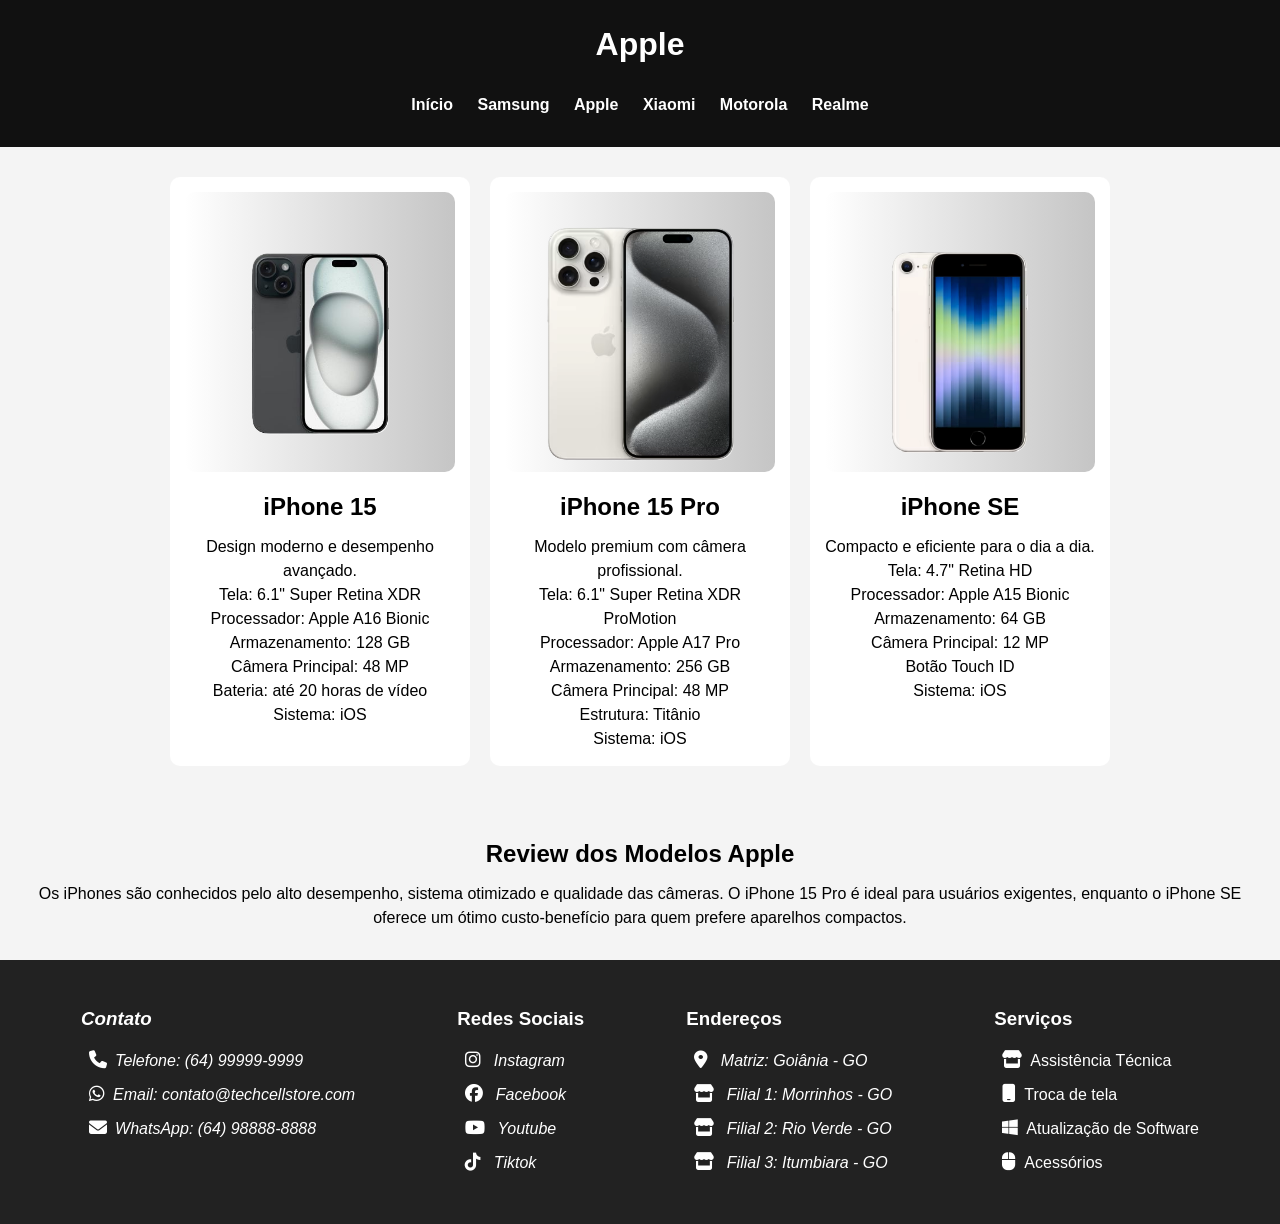
==== pages/celulares/apple.html @ 3d93736c "subindo o site de loja de celulares" ====
<!DOCTYPE html>
<html lang="pt-br">

<head>
    <meta charset="UTF-8">
    <meta name="viewport" content="width=device-width, initial-scale=1.0">
    <title>Apple - TechCell</title>
    <link rel="stylesheet" href="../../css/style.css">
    <link rel="stylesheet" href="https://cdnjs.cloudflare.com/ajax/libs/font-awesome/6.5.1/css/all.min.css">
</head>

<body>

    <header id="topo">

        <h1>Apple</h1>

        <nav id="menu-principal">
            <ul>
                <li><a href="../../index.html">Início</a></li>
                <li><a href="samsung.html">Samsung</a></li>
                <li><a href="apple.html">Apple</a></li>
                <li><a href="xiaomi.html">Xiaomi</a></li>
                <li><a href="motorola.html">Motorola</a></li>
                <li><a href="realme.html">Realme</a></li>
            </ul>
        </nav>

    </header>

    <main>

        <section class="modelos">

            <article class="card">
                <img src="../../assets/images/celulares_images/apple/iPhone_15.png" alt="iPhone 15">
                <h2>iPhone 15</h2>
                <p>Design moderno e desempenho avançado.</p>
                <ul>
                    <li>Tela: 6.1" Super Retina XDR</li>
                    <li>Processador: Apple A16 Bionic</li>
                    <li>Armazenamento: 128 GB</li>
                    <li>Câmera Principal: 48 MP</li>
                    <li>Bateria: até 20 horas de vídeo</li>
                    <li>Sistema: iOS</li>
                </ul>
            </article>

            <article class="card">
                <img src="../../assets/images/celulares_images/apple/iPhone_15_Pro.png" alt="iPhone 15 Pro">
                <h2>iPhone 15 Pro</h2>
                <p>Modelo premium com câmera profissional.</p>
                <ul>
                    <li>Tela: 6.1" Super Retina XDR ProMotion</li>
                    <li>Processador: Apple A17 Pro</li>
                    <li>Armazenamento: 256 GB</li>
                    <li>Câmera Principal: 48 MP</li>
                    <li>Estrutura: Titânio</li>
                    <li>Sistema: iOS</li>
                </ul>
            </article>

            <article class="card">
                <img src="../../assets/images/celulares_images/apple/iPhone_SE.png" alt="iPhone SE">
                <h2>iPhone SE</h2>
                <p>Compacto e eficiente para o dia a dia.</p>
                <ul>
                    <li>Tela: 4.7" Retina HD</li>
                    <li>Processador: Apple A15 Bionic</li>
                    <li>Armazenamento: 64 GB</li>
                    <li>Câmera Principal: 12 MP</li>
                    <li>Botão Touch ID</li>
                    <li>Sistema: iOS</li>
                </ul>
            </article>

        </section>

        <section class="review">

            <header>
                <h2>Review dos Modelos Apple</h2>
            </header>

            <article>
                <p>
                    Os iPhones são conhecidos pelo alto desempenho, sistema otimizado e qualidade das câmeras.
                    O iPhone 15 Pro é ideal para usuários exigentes, enquanto o iPhone SE oferece
                    um ótimo custo-benefício para quem prefere aparelhos compactos.
                </p>
            </article>

        </section>

    </main>

    <footer id="rodape">

        <section>

            <address>
                <h3>Contato</h3>
                <p><i class="fa-solid fa-phone"></i>Telefone: (64) 99999-9999</p>
                <p><i class="fa-brands fa-whatsapp"></i>Email: contato@techcellstore.com</p>
                <p><i class="fa-solid fa-envelope"></i>WhatsApp: (64) 98888-8888</p>
            </address>

        </section>

        <section>
            <h3>Redes Sociais</h3>

            <address>
                <p><a href="https://www.instagram.com/techcell_store">
                        <i class="fa-brands fa-instagram"></i>
                        Instagram</a></p>
                <p><a href="https://www.facebook.com/techcell_store">
                        <i class="fa-brands fa-facebook"></i>
                        Facebook</a></p>
                <p><a href="https://www.youtube.com/techcell_store">
                        <i class="fa-brands fa-youtube"></i>
                        Youtube</a></p>
                <p><a href="https://www.tiktok.com/techcell_store">
                        <i class="fa-brands fa-tiktok"></i>
                        Tiktok</a></p>
            </address>

        </section>

        <section>
            <h3>Endereços</h3>

            <address>
                <p><i class="fa-solid fa-location-dot"></i>
                    Matriz: Goiânia - GO</p>
                <p><i class="fa-solid fa-store"></i>
                    Filial 1: Morrinhos - GO</p>
                <p><i class="fa-solid fa-store"></i>
                    Filial 2: Rio Verde - GO</p>
                <p><i class="fa-solid fa-store"></i>
                    Filial 3: Itumbiara - GO</p>
            </address>

        </section>

        <section>
            <h3>Serviços</h3>
            <p><a href="/pages/servicos/assistencia.html"><i class="fa-solid fa-store"></i>Assistência Técnica</a></p>
            <p><a href="/pages/servicos/troca-tela.html"><i class="fa-solid fa-mobile"></i>Troca de tela</a></p>
            <p><a href="/pages/servicos/software.html"><i class="fa-brands fa-windows"></i>Atualização de Software</a>
            </p>
            <p><a href="/pages/servicos/acessorios.html"><i class="fa-solid fa-computer-mouse"></i>Acessórios</a></p>
        </section>

    </footer>

</body>

</html>
---- css/style.css ----
*{
    margin: 0;
    padding: 0;
    box-sizing: border-box;
}

body{
    font-family: Arial, Helvetica, sans-serif;
    line-height: 1.5;
    background-color: #f4f4f4;
}
h2{
    margin: 10px;
}

ul{
    list-style: none;
}

#topo{
    background-color: #111;
    color: white;
    padding: 20px;
    text-align: center;
}

#menu-principal ul,
#menu-secundario ul{
    list-style: none;
    margin-top: 15px;
}

#menu-principal li,
#menu-secundario li{
    display: inline-block;
    margin: 10px;
}

#menu-principal a,
#menu-secundario a{
    color: white;
    text-decoration: none;
    font-weight: bold;
}

.apresentacao{
    padding: 30px;
    text-align: center;
}

#servicos{
    margin: 10px;
    width: 300px;
    height: 250px;
}

.marcas,
.modelos{
    display: flex;
    justify-content: center;
    gap: 20px;
    flex-wrap: wrap;
    padding: 30px;
}

.card{
    background-color: white;
    width: 300px;
    padding: 15px;
    border-radius: 10px;
    text-align: center;
}

.card img{
    background: linear-gradient(to right, rgb(255, 255, 255), rgb(197, 197, 197));
    width: 100%;
    height: 280px;
    object-fit: cover;
    border-radius: 10px;
}

.review{
    padding: 30px;
    text-align: center;
}

#rodape{
    background-color: #222;
    color: white;
    display: flex;
    justify-content: space-around;
    flex-wrap: wrap;
    padding: 30px;
}

#rodape section{
    margin: 15px;
}

#rodape h3{
    margin-bottom: 10px;
}

#rodape a{
    text-decoration: none;
    color: white;
}

#rodape i{
    margin: 8px;
    font-size: 18px;
}
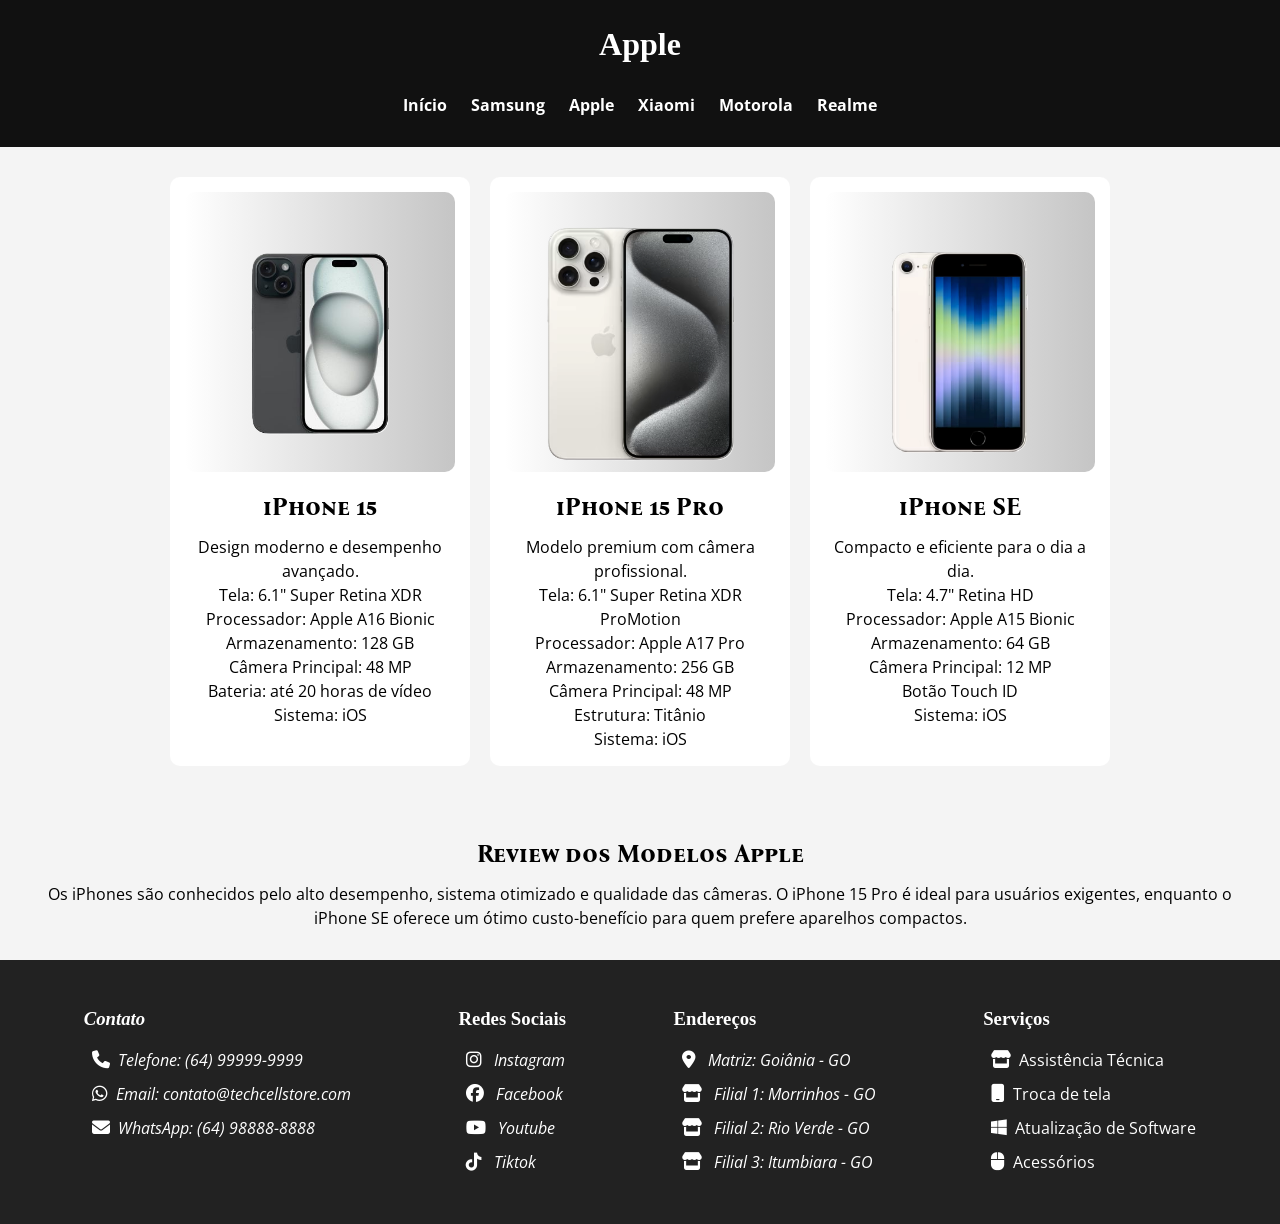
==== commit 91d335a2: "adicionando fontes" ====
--- a/pages/celulares/apple.html
+++ b/pages/celulares/apple.html
@@ -6,7 +6,20 @@
     <meta name="viewport" content="width=device-width, initial-scale=1.0">
     <title>Apple - TechCell</title>
     <link rel="stylesheet" href="../../css/style.css">
+
     <link rel="stylesheet" href="https://cdnjs.cloudflare.com/ajax/libs/font-awesome/6.5.1/css/all.min.css">
+
+    <link rel="preconnect" href="https://fonts.googleapis.com">
+    <link rel="preconnect" href="https://fonts.gstatic.com" crossorigin>
+    <link href="https://fonts.googleapis.com/css2?family=Bona+Nova+SC:ital,wght@0,400;0,700;1,400&display=swap"
+        rel="stylesheet">
+
+    <link rel="preconnect" href="https://fonts.googleapis.com">
+    <link rel="preconnect" href="https://fonts.gstatic.com" crossorigin>
+
+    <link
+        href="https://fonts.googleapis.com/css2?family=Bona+Nova+SC:wght@400;700&family=Open+Sans:wght@400;600&display=swap"
+        rel="stylesheet">
 </head>
 
 <body>
--- a/css/style.css
+++ b/css/style.css
@@ -5,11 +5,16 @@
 }
 
 body{
-    font-family: Arial, Helvetica, sans-serif;
     line-height: 1.5;
     background-color: #f4f4f4;
 }
+
+p, li{
+    font-family: "Open Sans", sans-serif;
+}
+
 h2{
+    font-family: "Bona Nova SC", serif;
     margin: 10px;
 }
 
